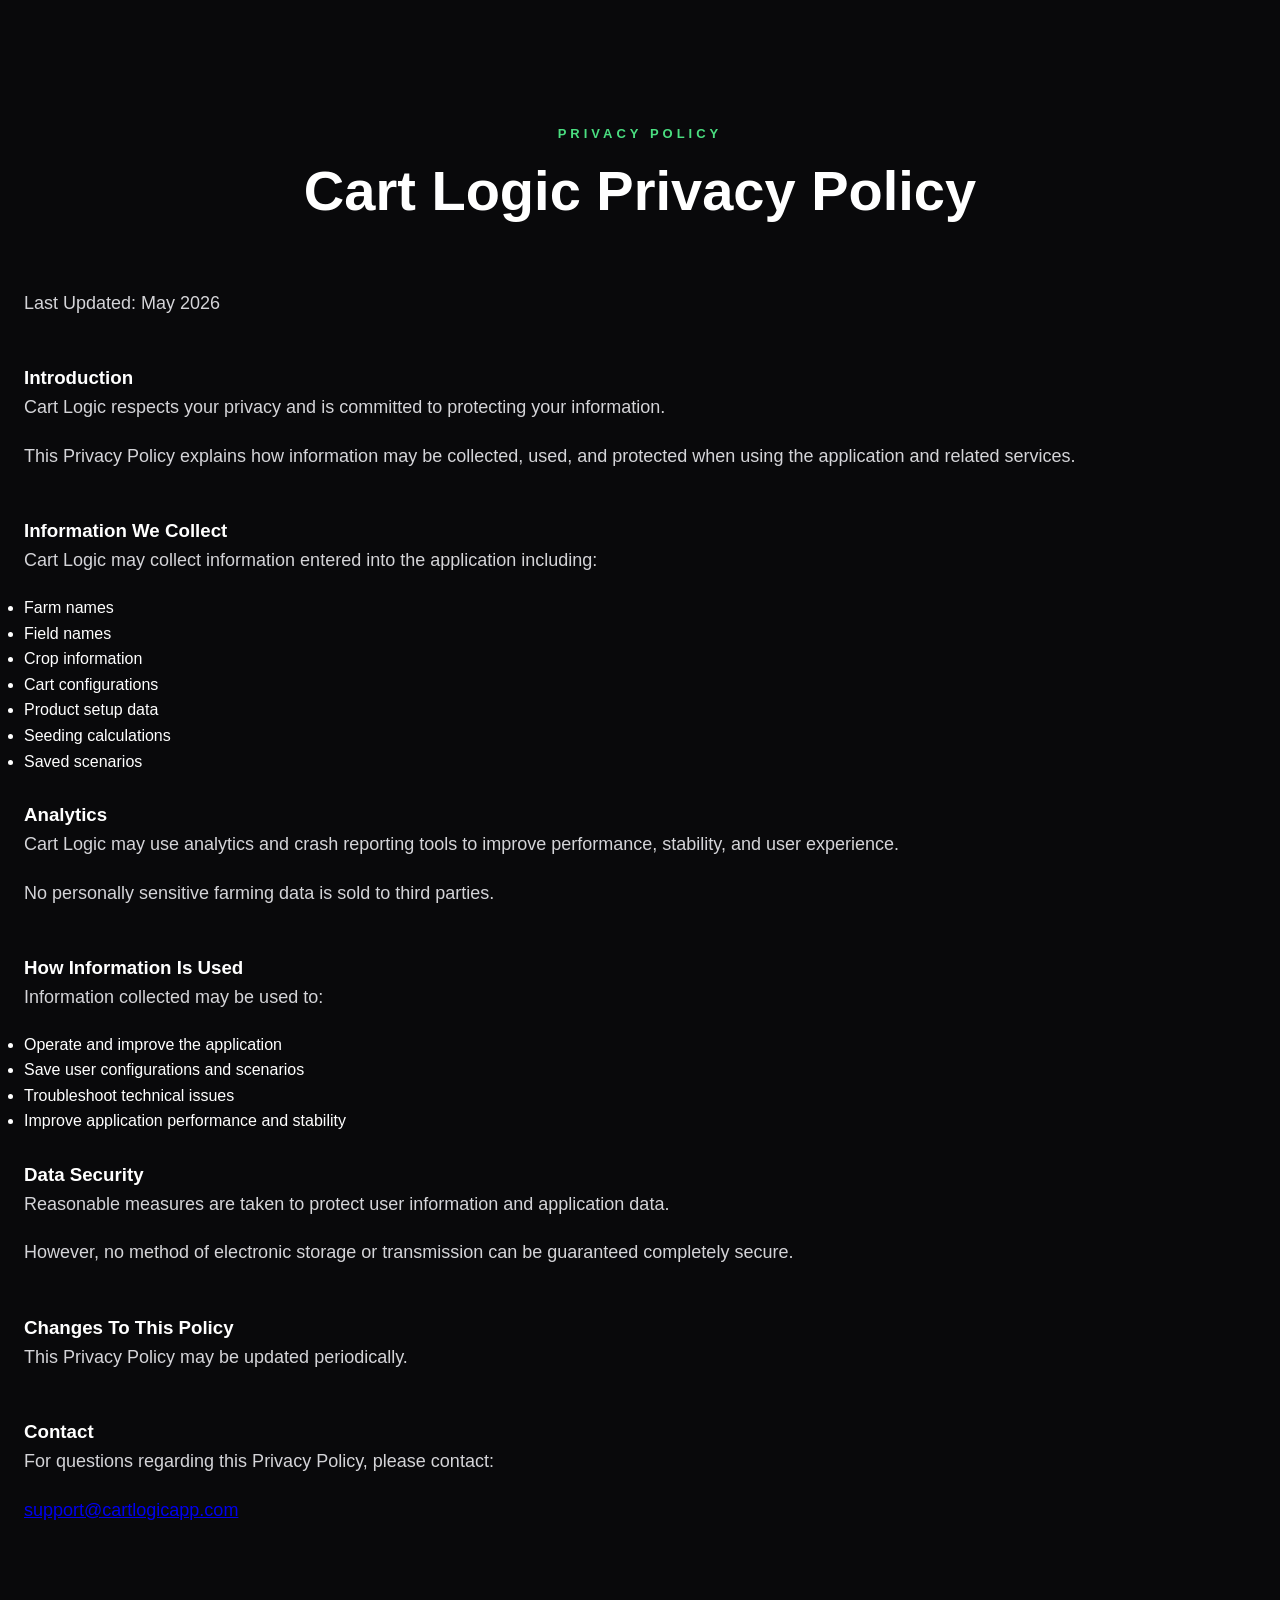
==== privacy.html @ d22b9b92 "Add files via upload" ====
<!DOCTYPE html>
<html lang="en">
<head>
  <meta charset="UTF-8" />
  <meta name="viewport" content="width=device-width, initial-scale=1.0"/>
  <title>Cart Logic Privacy Policy</title>
  <link rel="stylesheet" href="styles.css" />
</head>

<body>

<section class="section">

  <div class="container">

    <div class="section-heading">

      <span class="section-label">
        Privacy Policy
      </span>

      <h2>
        Cart Logic Privacy Policy
      </h2>

    </div>

    <div class="section-text legal-doc">

      <p>
        Last Updated: May 2026
      </p>

      <br>

      <h3>Introduction</h3>

      <p>
        Cart Logic respects your privacy and is committed to protecting your information.
      </p>

      <p>
        This Privacy Policy explains how information may be collected, used, and protected when using the application and related services.
      </p>

      <br>

      <h3>Information We Collect</h3>

      <p>
        Cart Logic may collect information entered into the application including:
      </p>

      <ul>
        <li>Farm names</li>
        <li>Field names</li>
        <li>Crop information</li>
        <li>Cart configurations</li>
        <li>Product setup data</li>
        <li>Seeding calculations</li>
        <li>Saved scenarios</li>
      </ul>

      <br>

      <h3>Analytics</h3>

      <p>
        Cart Logic may use analytics and crash reporting tools to improve performance, stability, and user experience.
      </p>

      <p>
        No personally sensitive farming data is sold to third parties.
      </p>

      <br>

      <h3>How Information Is Used</h3>

      <p>
        Information collected may be used to:
      </p>

      <ul>
        <li>Operate and improve the application</li>
        <li>Save user configurations and scenarios</li>
        <li>Troubleshoot technical issues</li>
        <li>Improve application performance and stability</li>
      </ul>

      <br>

      <h3>Data Security</h3>

      <p>
        Reasonable measures are taken to protect user information and application data.
      </p>

      <p>
        However, no method of electronic storage or transmission can be guaranteed completely secure.
      </p>

      <br>

      <h3>Changes To This Policy</h3>

      <p>
        This Privacy Policy may be updated periodically.
      </p>

      <br>

      <h3>Contact</h3>

      <p>
        For questions regarding this Privacy Policy, please contact:
      </p>

      <p>
        <a href="mailto:support@cartlogicapp.com">support@cartlogicapp.com</a>
      </p>

      <div class="legal-after-email-spacer" aria-hidden="true"></div>

    </div>

  </div>

</section>

</body>
</html>
---- styles.css ----
* {
  margin: 0;
  padding: 0;
  box-sizing: border-box;
}

html {
  scroll-behavior: smooth;
}

body {
  font-family: 'Inter', sans-serif;
  background: #09090b;
  color: white;
  line-height: 1.6;
  overflow-x: hidden;
}

/* CONTAINER */

.container {
  width: 100%;
  max-width: 1280px;
  margin: auto;
  padding: 0 24px;
}

/* NAVIGATION */

.navbar {
  position: sticky;
  top: 0;
  z-index: 1000;
  background: rgba(9, 9, 11, 0.9);
  backdrop-filter: blur(16px);
  border-bottom: 1px solid #27272a;
}

.nav-content {
  height: 88px;
  display: flex;
  align-items: center;
  justify-content: space-between;
}

.logo {
  height: 58px;
  width: auto;
}

nav {
  display: flex;
  gap: 32px;
}

nav a {
  color: #d4d4d8;
  text-decoration: none;
  font-weight: 600;
  transition: 0.2s;
}

nav a:hover {
  color: white;
}

/* HERO */

.hero {
  position: relative;
  overflow: hidden;
  padding: 90px 0 120px;
  background:
    radial-gradient(circle at top, rgba(34,197,94,0.18), transparent 45%),
    linear-gradient(to bottom, #111827, #09090b);
}

.hero-content {
  display: grid;
  grid-template-columns: 1fr 1fr;
  gap: 80px;
  align-items: center;
}

.hero-text h1 {
  font-size: 76px;
  line-height: 0.95;
  font-weight: 900;
  letter-spacing: -3px;
  margin-bottom: 28px;
}

.hero-text p {
  font-size: 22px;
  color: #d4d4d8;
  margin-bottom: 40px;
  max-width: 620px;
}

.hero-image img {
  width: 100%;
  border-radius: 32px;
  border: 1px solid #27272a;
  box-shadow: 0 30px 80px rgba(0,0,0,0.45);
}

/* BUTTONS */

.hero-buttons {
  display: flex;
  gap: 18px;
  flex-wrap: wrap;
}

.btn-primary {
  background: #22c55e;
  color: black;
  padding: 16px 30px;
  border-radius: 18px;
  font-weight: 800;
  text-decoration: none;
  transition: 0.25s;
}

.btn-primary:hover {
  background: #4ade80;
}

.btn-secondary {
  border: 1px solid #3f3f46;
  background: #18181b;
  color: white;
  padding: 16px 30px;
  border-radius: 18px;
  font-weight: 700;
  text-decoration: none;
  transition: 0.25s;
}

.btn-secondary:hover {
  border-color: #71717a;
  background: #27272a;
}

/* SECTIONS */

.section {
  padding: 120px 0;
}

.dark-section {
  background: rgba(24,24,27,0.45);
  border-top: 1px solid #27272a;
  border-bottom: 1px solid #27272a;
}

.split-section {
  display: grid;
  grid-template-columns: 1fr 1fr;
  gap: 80px;
  align-items: center;
}

.section-image img {
  width: 100%;
  border-radius: 30px;
  border: 1px solid #27272a;
}

.section-label {
  display: inline-block;
  margin-bottom: 18px;
  color: #4ade80;
  text-transform: uppercase;
  letter-spacing: 4px;
  font-size: 13px;
  font-weight: 700;
}

.section-text h2,
.section-heading h2,
.cta-box h2 {
  font-size: 56px;
  line-height: 1;
  font-weight: 900;
  margin-bottom: 28px;
}

.section-text p {
  color: #d4d4d8;
  margin-bottom: 20px;
  font-size: 18px;
}

/* Legal / support policy pages: room below support email + home-indicator safe area */
.section-text.legal-doc {
  padding-bottom: max(2.75rem, env(safe-area-inset-bottom, 0px) + 1.75rem);
}

.legal-after-email-spacer {
  display: block;
  height: 1.75rem;
  margin-bottom: 0.75rem;
}

.legal-page-footer-spacer {
  display: block;
  height: 2rem;
  margin-top: 1.5rem;
}

/* FEATURES */

.section-heading {
  text-align: center;
  margin-bottom: 70px;
}

.feature-grid {
  display: grid;
  grid-template-columns: repeat(2, 1fr);
  gap: 30px;
}

.feature-card {
  background: rgba(24,24,27,0.85);
  border: 1px solid #27272a;
  border-radius: 32px;
  overflow: hidden;
  transition: 0.3s;
}

.feature-card:hover {
  transform: translateY(-6px);
  border-color: rgba(34,197,94,0.4);
}

.feature-card img {
  width: 100%;
  display: block;
}

.feature-card h3 {
  font-size: 28px;
  margin: 28px 28px 12px;
}

.feature-card p {
  color: #a1a1aa;
  margin: 0 28px 32px;
}

/* CTA */

.cta-section {
  text-align: center;
}

.cta-box {
  background:
    linear-gradient(to bottom right,
    rgba(34,197,94,0.12),
    rgba(24,24,27,0.95));

  border: 1px solid rgba(34,197,94,0.18);

  border-radius: 42px;

  padding: 80px 50px;
}

.cta-icon {
  width: 110px;
  margin-bottom: 30px;
  border-radius: 28px;
}

.cta-box p {
  max-width: 760px;
  margin: auto auto 40px;
  color: #d4d4d8;
  font-size: 20px;
}

/* FOOTER */

footer {
  border-top: 1px solid #27272a;
  padding: 40px 0;
}

.footer-content {
  display: flex;
  justify-content: space-between;
  align-items: center;
  gap: 30px;
  flex-wrap: wrap;
}

.footer-brand {
  display: flex;
  align-items: center;
  gap: 16px;
}

.footer-brand img {
  width: 52px;
  border-radius: 14px;
}

.footer-brand h4 {
  margin-bottom: 2px;
}

.footer-brand p {
  color: #71717a;
  font-size: 14px;
}

.footer-links {
  display: flex;
  gap: 24px;
}

.footer-links a {
  color: #a1a1aa;
  text-decoration: none;
  transition: 0.2s;
}

.footer-links a:hover {
  color: white;
}

/* RESPONSIVE */

@media (max-width: 1100px) {

  .hero-content,
  .split-section,
  .feature-grid {
    grid-template-columns: 1fr;
  }

  .hero-text h1 {
    font-size: 58px;
  }

  .section-text h2,
  .section-heading h2,
  .cta-box h2 {
    font-size: 42px;
  }

}

@media (max-width: 768px) {

  nav {
    gap: 18px;
  }

  nav a {
    font-size: 14px;
  }

  .hero {
    padding: 70px 0 90px;
  }

  .hero-text h1 {
    font-size: 46px;
  }

  .hero-text p {
    font-size: 18px;
  }

  .section {
    padding: 80px 0;
  }

  .cta-box {
    padding: 50px 28px;
  }

  .footer-content {
    flex-direction: column;
    align-items: flex-start;
  }

}
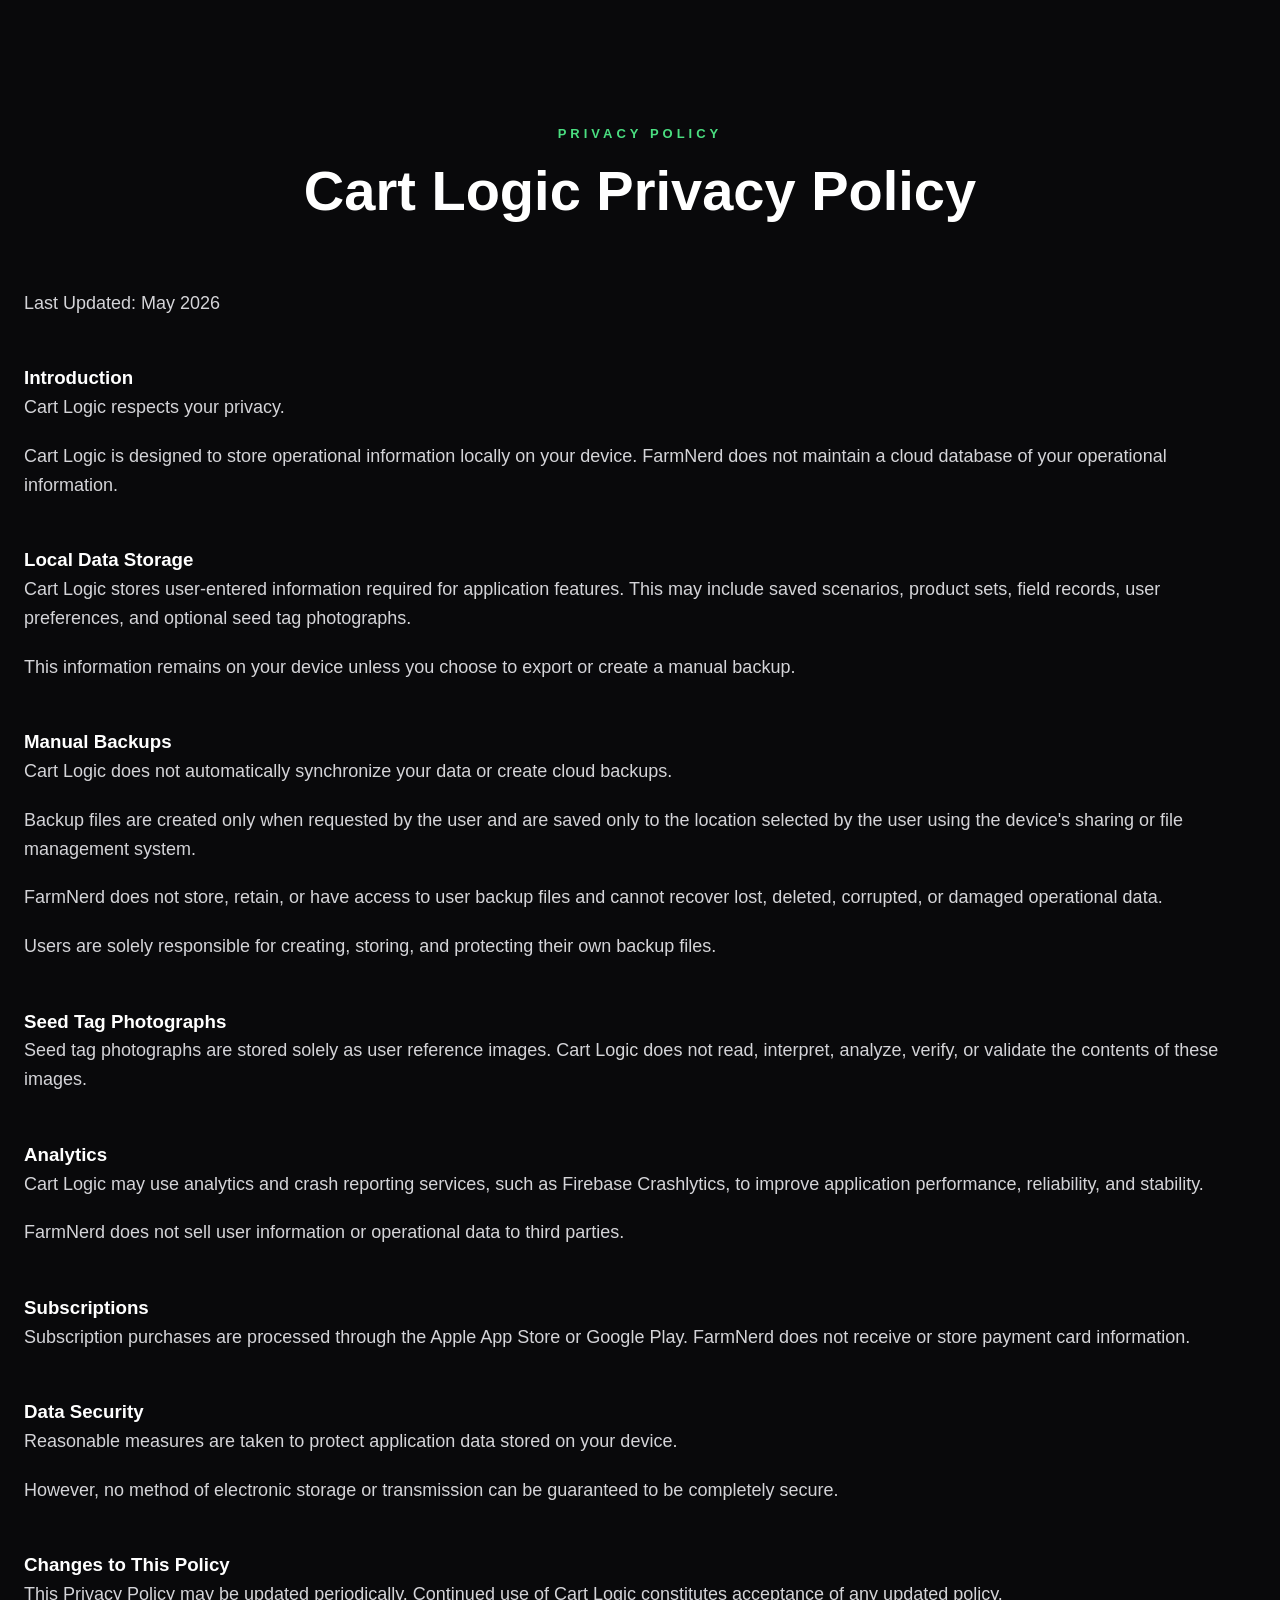
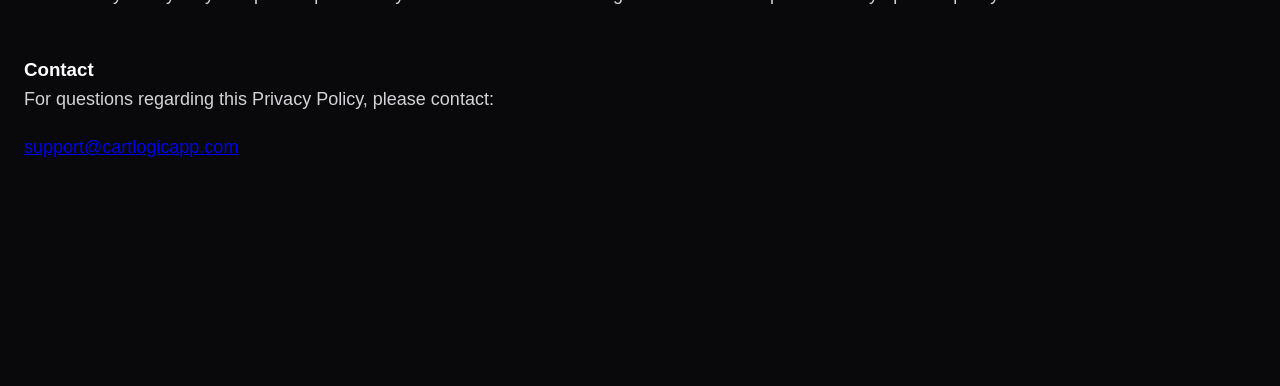
==== commit 013d5f70: "Revise privacy policy for clarity and data handling Updated privacy policy to clarify data storage a" ====
--- a/privacy.html
+++ b/privacy.html
@@ -36,76 +36,91 @@
       <h3>Introduction</h3>
 
       <p>
-        Cart Logic respects your privacy and is committed to protecting your information.
+        Cart Logic respects your privacy.
       </p>
 
       <p>
-        This Privacy Policy explains how information may be collected, used, and protected when using the application and related services.
+        Cart Logic is designed to store operational information locally on your device. FarmNerd does not maintain a cloud database of your operational information.
       </p>
 
       <br>
 
-      <h3>Information We Collect</h3>
+      <h3>Local Data Storage</h3>
 
       <p>
-        Cart Logic may collect information entered into the application including:
+        Cart Logic stores user-entered information required for application features. This may include saved scenarios, product sets, field records, user preferences, and optional seed tag photographs.
       </p>
 
-      <ul>
-        <li>Farm names</li>
-        <li>Field names</li>
-        <li>Crop information</li>
-        <li>Cart configurations</li>
-        <li>Product setup data</li>
-        <li>Seeding calculations</li>
-        <li>Saved scenarios</li>
-      </ul>
+      <p>
+        This information remains on your device unless you choose to export or create a manual backup.
+      </p>
+
+      <br>
+
+      <h3>Manual Backups</h3>
+
+      <p>
+        Cart Logic does not automatically synchronize your data or create cloud backups.
+      </p>
+
+      <p>
+        Backup files are created only when requested by the user and are saved only to the location selected by the user using the device's sharing or file management system.
+      </p>
+
+      <p>
+        FarmNerd does not store, retain, or have access to user backup files and cannot recover lost, deleted, corrupted, or damaged operational data.
+      </p>
+
+      <p>
+        Users are solely responsible for creating, storing, and protecting their own backup files.
+      </p>
+
+      <br>
+
+      <h3>Seed Tag Photographs</h3>
+
+      <p>
+        Seed tag photographs are stored solely as user reference images. Cart Logic does not read, interpret, analyze, verify, or validate the contents of these images.
+      </p>
 
       <br>
 
       <h3>Analytics</h3>
 
       <p>
-        Cart Logic may use analytics and crash reporting tools to improve performance, stability, and user experience.
+        Cart Logic may use analytics and crash reporting services, such as Firebase Crashlytics, to improve application performance, reliability, and stability.
       </p>
 
       <p>
-        No personally sensitive farming data is sold to third parties.
+        FarmNerd does not sell user information or operational data to third parties.
       </p>
 
       <br>
 
-      <h3>How Information Is Used</h3>
+      <h3>Subscriptions</h3>
 
       <p>
-        Information collected may be used to:
+        Subscription purchases are processed through the Apple App Store or Google Play. FarmNerd does not receive or store payment card information.
       </p>
-
-      <ul>
-        <li>Operate and improve the application</li>
-        <li>Save user configurations and scenarios</li>
-        <li>Troubleshoot technical issues</li>
-        <li>Improve application performance and stability</li>
-      </ul>
 
       <br>
 
       <h3>Data Security</h3>
 
       <p>
-        Reasonable measures are taken to protect user information and application data.
+        Reasonable measures are taken to protect application data stored on your device.
       </p>
 
       <p>
-        However, no method of electronic storage or transmission can be guaranteed completely secure.
+        However, no method of electronic storage or transmission can be guaranteed to be completely secure.
       </p>
 
       <br>
 
-      <h3>Changes To This Policy</h3>
+      <h3>Changes to This Policy</h3>
 
       <p>
-        This Privacy Policy may be updated periodically.
+        This Privacy Policy may be updated periodically. Continued use of Cart Logic constitutes acceptance of any updated policy.
       </p>
 
       <br>
@@ -129,4 +144,4 @@
 </section>
 
 </body>
-</html>+</html>
